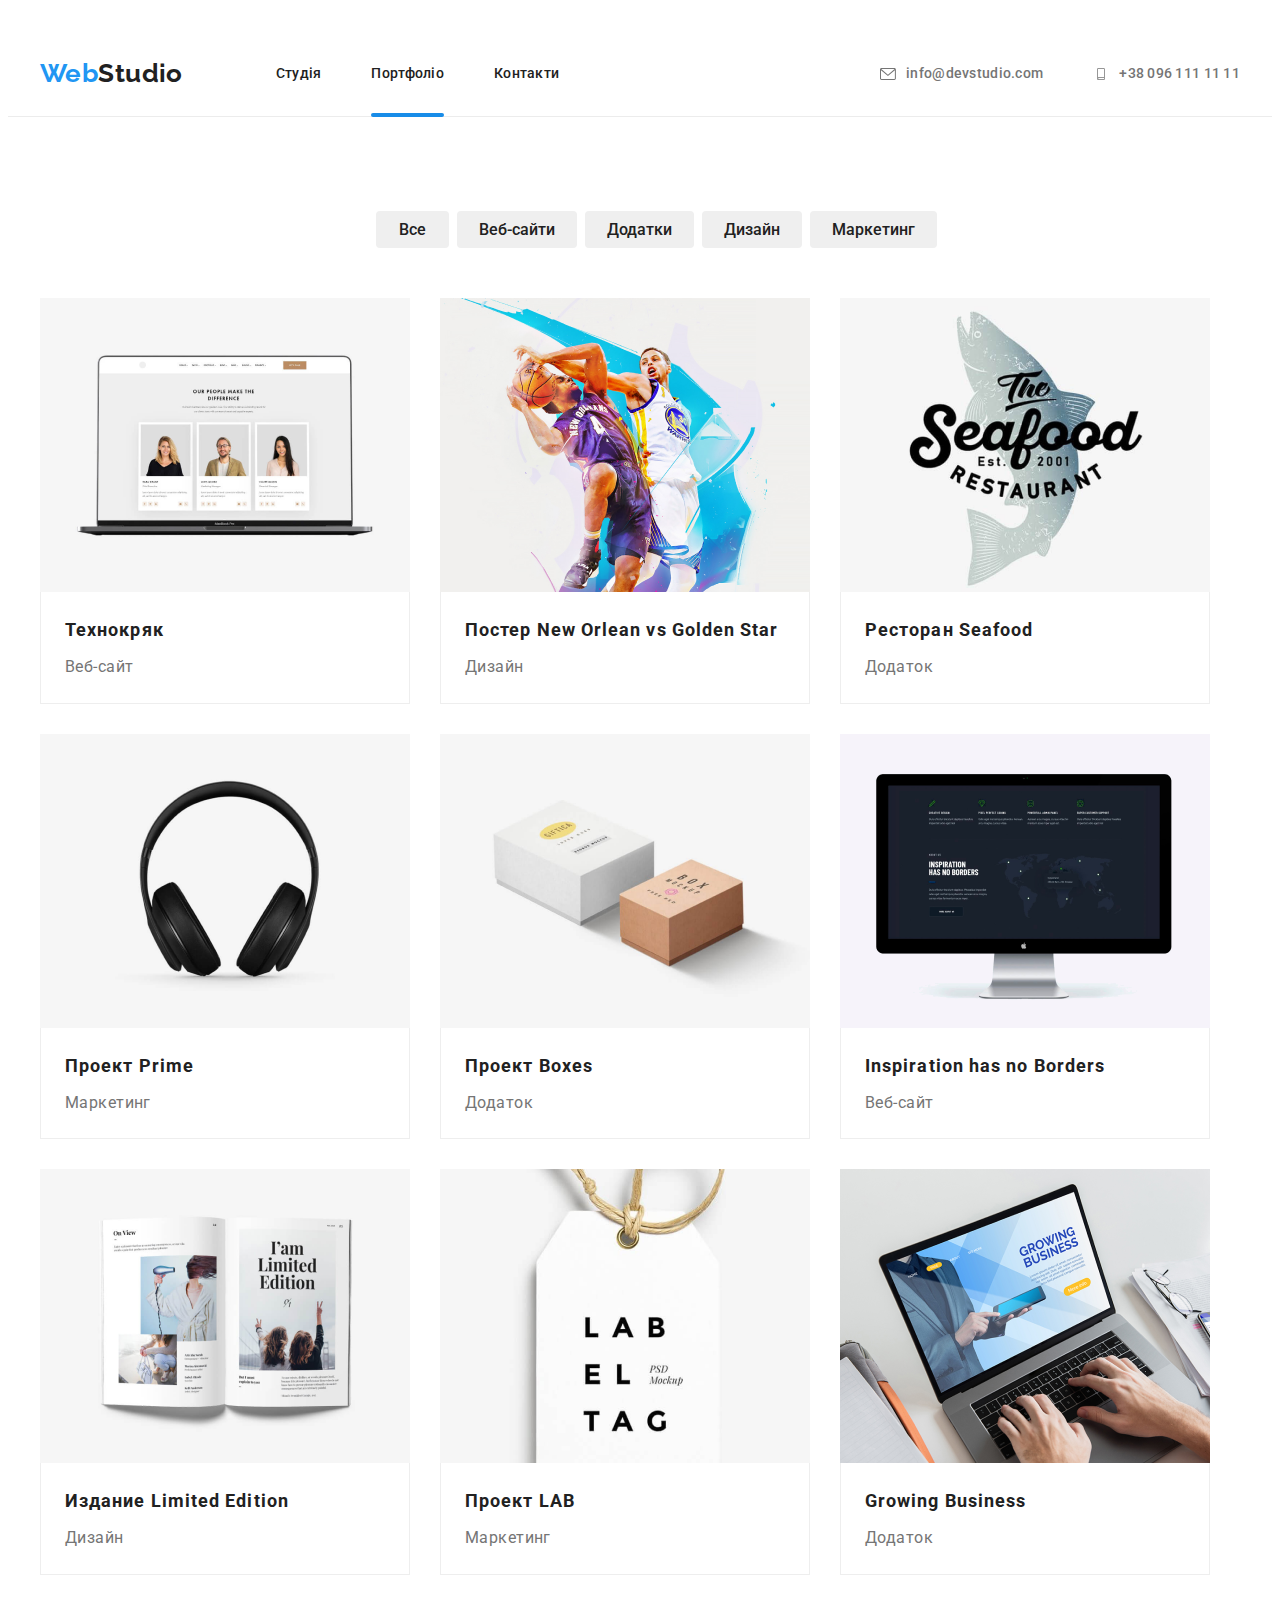
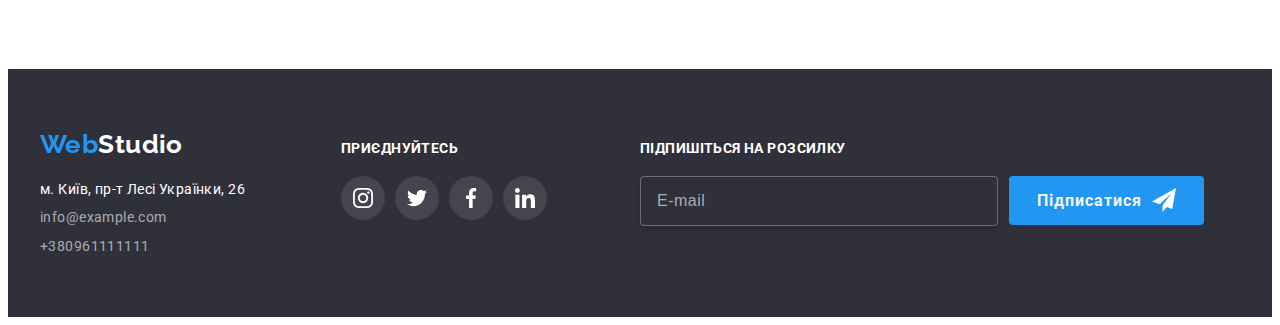
==== portfolio.html @ 28f891e8 "dz 7" ====
<!DOCTYPE html>
<html lang="uk">
<head>
    <meta charset="UTF-8">
    <meta http-equiv="X-UA-Compatible" content="IE=edge">
    <meta name="viewport" content="width=device-width, initial-scale=1.0">
    <title>Document</title>
    <link rel="preconnect" href="https://fonts.googleapis.com">
    <link rel="preconnect" href="https://fonts.gstatic.com" crossorigin>
    <link href="https://fonts.googleapis.com/css2?family=Raleway:wght@700&family=Roboto:wght@400;500;700;900&display=swap" rel="stylesheet">
    <link rel="stylesheet" href="https://cdnjs.cloudflare.com/ajax/libs/modern-normalize/1.1.0/modern-normalize.min.css" integrity="sha512-wpPYUAdjBVSE4KJnH1VR1HeZfpl1ub8YT/NKx4PuQ5NmX2tKuGu6U/JRp5y+Y8XG2tV+wKQpNHVUX03MfMFn9Q==" crossorigin="anonymous" referrerpolicy="no-referrer">
    <link rel="stylesheet" href="./css/main.min.css">
</head>
<body>
<!--шапка-->
<header class="header-photo">
    <div class="container header-container">
        <nav class="page-nav">
            <a  href="/index.html" class="logo link">
                Web<span  class="logo__img">Studio</span>
            </a>
            <ul class="nav-list list">
                <li class="nav-list__item"> <a href="./index.html" class=" link">Студія</a></li>
                <li class="nav-list__item"> <a href="/" class=" link current">Портфоліо</a></li>
                <li class="nav-list__item"> <a href="/" class=" link">Контакти</a></li>
            </ul>
        </nav>
        <ul class="list list-ul">
            <li class="list-ul__contacts"><a class="list-ul__phone-mail link"   href="info@devstudio.com">
                <svg class="list-ul__icon" width="16" height="12">
                    <use href="./images/sprite.svg#icon-envelope"></use>
                </svg>info@devstudio.com</a>
                
            </li>
            <li class="list-ul__contacts"><a class="list-ul__phone-mail link"   href="+380961111111">
                <svg class="list-ul__icon" width="16" height="12">
                    <use href="./images/sprite.svg#icon-smartphone"></use>
                </svg>+38 096 111 11 11</a>
            </li>
        </ul>
    </div>  
</header>
 <main>
    <section class="photo-market">
        <div class="container">
            <h1 class="visually-hidden">Портфоліо</h1>
            <ul class="modal-button">
                <li class="list"><button class="modal-button__primary" type="button">Все</button></li>
                <li class="list"><button class="modal-button__primary" type="button">Веб-сайти</button></li>
                <li class="list"><button class="modal-button__primary" type="button">Додатки</button></li>
                <li class="list"><button class="modal-button__primary" type="button">Дизайн</button></li>
                <li class="list"><button class="modal-button__primary" type="button">Маркетинг</button></li>
            </ul>
        </div>
        <div class="container">
            <ul class="list link portfolio-main">
                <li class="padding-img">
                    <a class="poster link" href="">
                        <div class="thumb">
                            <img src="./images/img.png" alt="Технокряк" width="370" height="294">
                            <div class="portfolio-overlay">
                                <p class="description"> Ресурс пропонує комплексні пропозиції з різним рівнем функціоналу та сервісів.
                                     Все це дозволить відвідувачу отримати вичерпні відомості про компанію чи приватну особу.
                                 </p>
                            </div>
                        </div>
                        <div class="photo-text">
                            <h2 class="employees__name-photo">Технокряк</h2>
                            <p class="text-photo">Веб-сайт</p>
                        </div>
                    </a>
                </li>
                <li class="padding-img">
                    <a class="poster link" href="">
                        <div class="thumb">
                            <img src="./images/img1.png" alt="New Orlean vs Golden Star" width="370" height="294">
                            <div class="portfolio-overlay">
                                <p class="description"> Ресурс пропонує комплексні пропозиції з різним рівнем функціоналу та сервісів.
                                     Все це дозволить відвідувачу отримати вичерпні відомості про компанію чи приватну особу.
                                 </p>
                            </div>
                        </div>                        
                        <div class="photo-text">
                            <h2 class="employees__name-photo">Постер New Orlean vs Golden Star</h2>
                            <p class="text-photo">Дизайн</p>
                        </div>
                    </a>
                </li>
                <li class="padding-img">
                    <a class="poster link" href="">
                        <div class="thumb">
                            <img src="./images/img2.png" alt="Ресторан Seafood" width="370" height="294">
                            <div class="portfolio-overlay">
                                <p class="description"> Ресурс пропонує комплексні пропозиції з різним рівнем функціоналу та сервісів.
                                     Все це дозволить відвідувачу отримати вичерпні відомості про компанію чи приватну особу.
                                 </p>
                            </div>
                        </div>           
                        <div class="photo-text">
                            <h2 class="employees__name-photo">Ресторан Seafood</h2>
                            <p class="text-photo">Додаток</p>
                        </div>
                    </a>                    
                </li>
                <li class="padding-img">
                    <a class="poster link" href="">
                        <div class="thumb">
                            <img src="./images/img3.png" alt="Проект Prime" width="370" height="294">
                            <div class="portfolio-overlay">
                                <p class="description"> Ресурс пропонує комплексні пропозиції з різним рівнем функціоналу та сервісів.
                                     Все це дозволить відвідувачу отримати вичерпні відомості про компанію чи приватну особу.
                                 </p>
                            </div>
                        </div>           
                        <div class="photo-text">
                            <h2 class="employees__name-photo">Проект Prime</h2>
                            <p class="text-photo">Маркетинг</p>
                        </div>     
                    </a>                            
                </li>
                <li class="padding-img">
                    <a class="poster link" href="">
                        <div class="thumb">
                            <img src="./images/img4.png" alt="Проект Boxes" width="370" height="294">
                            <div class="portfolio-overlay">
                                <p class="description"> Ресурс пропонує комплексні пропозиції з різним рівнем функціоналу та сервісів.
                                     Все це дозволить відвідувачу отримати вичерпні відомості про компанію чи приватну особу.
                                 </p>
                            </div>
                        </div>                                   
                        <div class="photo-text">
                            <h2 class="employees__name-photo">Проект Boxes</h2>
                            <p class="text-photo">Додаток</p>
                        </div>   
                    </a>                                 
                </li>
                <li class="padding-img">
                    <a class="poster link" href="">
                        <div class="thumb">
                            <img src="./images/img5.png" alt="Inspiration has no Borders" width="370" height="294">
                            <div class="portfolio-overlay">
                                <p class="description"> Ресурс пропонує комплексні пропозиції з різним рівнем функціоналу та сервісів.
                                     Все це дозволить відвідувачу отримати вичерпні відомості про компанію чи приватну особу.
                                 </p>
                            </div>
                        </div>                                   
                        <div class="photo-text">
                            <h2 class="employees__name-photo">Inspiration has no Borders</h2>
                            <p class="text-photo">Веб-сайт</p>
                        </div> 
                    </a>                    
                </li>
                <li class="padding-img">
                    <a class="poster link" href="">
                        <div class="thumb">
                            <img src="./images/img6.png" alt="Limited Edition" width="370" height="294">
                            <div class="portfolio-overlay">
                                <p class="description"> Ресурс пропонує комплексні пропозиції з різним рівнем функціоналу та сервісів.
                                     Все це дозволить відвідувачу отримати вичерпні відомості про компанію чи приватну особу.
                                 </p>
                            </div>
                        </div>                                   
                        <div class="photo-text">
                            <h2 class="employees__name-photo">Издание Limited Edition</h2>
                            <p class="text-photo">Дизайн</p>
                        </div>    
                    </a>                               
                </li>
                <li class="padding-img">
                    <a class="poster link" href="">
                        <div class="thumb">
                            <img src="./images/img7.png" alt="Проект LAB" width="370" height="294">
                            <div class="portfolio-overlay">
                                <p class="description"> Ресурс пропонує комплексні пропозиції з різним рівнем функціоналу та сервісів.
                                     Все це дозволить відвідувачу отримати вичерпні відомості про компанію чи приватну особу.
                                 </p>
                            </div>
                        </div>                                   
                        <div class="photo-text">
                            <h2 class="employees__name-photo">Проект LAB</h2>
                            <p class="text-photo">Маркетинг</p>
                        </div>
                    </a>                    
                </li>
                <li class="padding-img">
                    <a class="poster link" href="">
                        <div class="thumb">
                            <img src="./images/img8.png" alt="ТGrowing Business" width="370" height="294">
                            <div class="portfolio-overlay">
                                <p class="description"> Ресурс пропонує комплексні пропозиції з різним рівнем функціоналу та сервісів.
                                     Все це дозволить відвідувачу отримати вичерпні відомості про компанію чи приватну особу.
                                 </p>
                            </div>
                        </div>                                   
                        <div class="photo-text">
                            <h2 class="employees__name-photo">Growing Business</h2>
                            <p class="text-photo">Додаток</p>
                        </div>    
                    </a>                                
                </li>
            </ul>
        </div>
    </section>
 </main>
        
<!--футер-->
<footer class="footer-background">
    <div class="container">
        <div class="footer-decor">
            <a href="/index.html" class="logo link ">
                Web<span class="logo__img footer-logo">Studio</span>
            </a>
             <address class="address-footer-link">
                <ul class="list">
                    <li class="end logo-address"><a class="link color-text-soc contacts-footer contacts-adress" href="https://bit.ly/3pXMvUd" target="_blank" rel="noopener noreferrer">м. Київ, пр-т Лесі Українки, 26</a> </li>
                    <li class="end"><a class="link color-text-soc contacts-footer" href="mailto:info@devstudio.com">info@example.com</a> </li>
                    <li class="end"><a class="color-text-soc contacts-footer link"   href="+380961111111">+380961111111</a></li>
                  </ul>
             </address>
        </div>
            <div class="social"> 
              <p class="text-clip">приєднуйтесь</p>
                <ul class="social__list list">
                  <li class="social__clip">
                      <a class="social__clip-list" href="">
                          <svg class="main-client__img icon-color" width="20" height="20">
                            <use href="./images/sprite.svg#icon-instagram"></use>
                         </svg>
                       </a>
                   </li>
                   <li class="social__clip">
                    <a class="social__clip-list " href="">
                        <svg class="main-client__img icon-color" width="20" height="20">
                          <use href="./images/sprite.svg#icon-twitter"></use>
                       </svg>
                     </a>
                 </li>
                 <li class="social__clip">
                    <a class="social__clip-list" href="">
                        <svg class="main-client__img icon-color" width="20" height="20">
                          <use href="./images/sprite.svg#icon-facebook"></use>
                       </svg>
                     </a>
                 </li>
                 <li class="social__clip">
                    <a class="social__clip-list clip-link" href="">
                        <svg class="main-client__img icon-color" width="20" height="20">
                          <use href="./images/sprite.svg#icon-linkedin"></use>
                       </svg>
                     </a>
                 </li>
                </ul>
            </div>
            <form class="form-footer">
                <p class="subscription text">Підпишіться на розсилку</p>
                <div class="form__subscription">
                    <input type="email" class="sing-email" name="email" placeholder="E-mail" required>
                </div>
                <button class="modal-btn sign-btn" type="submit">
                    Підписатися
                    <svg class="icon-sub" width="24" height="24">
                      <use href="./images/sprite.svg#icon-icon-send"></use>
                    </svg>
                </button>
            </form>       
    </div>
</footer>
</body>
</html>
---- css/main.min.css ----
:root{--primary-font-family: Roboto, sans-serif;--secondary-font-family: Raleway, sans-serif;--primary-text-color-theme-dakr: #212121;--primary-text-color-theme-light:#757575;--secondary-text-color-theme-whaite:#FFFFFF;--secondary-text-color-thtme-whaite-light:#F5F5F5;--secondary-text-color-theme-light:#2196F3;--primary-text-color-theme-dark-light:#2F303A;--secondary-text-color-theme-grey:#F5F4FA;--accent-color:#188ce8;--secondary-text-grey-link: #AFB1B8;--function-bezier: cubic-bezier(0.4, 0, 0.2, 1);--time-transition: 250ms}.visually-hidden{position:absolute;width:1px;height:1px;margin:-1px;padding:0;overflow:hidden;border:0;clip:rect(0 0 0 0)}body{font-family:var(--primary-font-family);font-size:14px;letter-spacing:.03em;background:var(--secondary-text-color-theme-whaite);color:var(--primary-text-color-theme-dakr)}h1,h2,h3,h4,p{margin-bottom:0;margin-top:0}ul,ol{margin-left:0;margin-bottom:0;margin-top:0}img{display:block}.list{padding:0;margin:0;list-style:none}.link{text-decoration:none}.text{margin-top:0px;margin-bottom:0px}.container{width:1200px;padding-right:15px;padding-left:15px;margin-left:auto;margin-right:auto}.logo{font-family:var(--secondary-font-family);font-weight:700;font-size:26px;line-height:1.19;color:var(--secondary-text-color-theme-light);margin-right:93px}.logo__img{color:var(--primary-text-color-theme-dakr)}.link.current{color:var(--secondary-text-color-theme-light)}.current::after{content:"";position:absolute;bottom:-1px;display:block;width:100%;height:4px;border-radius:2px;background-color:var(--accent-color);opacity:0;-webkit-transition:opacity var(--time-transition) var(--function-bezier);transition:opacity var(--time-transition) var(--function-bezier)}.current::after,.current:hover::after,.current:focus::after{opacity:1}.header-container{display:-webkit-box;display:-ms-flexbox;display:flex;-webkit-box-align:center;-ms-flex-align:center;align-items:center}.page-nav{display:-webkit-box;display:-ms-flexbox;display:flex;-webkit-box-align:center;-ms-flex-align:center;align-items:center}.nav-list{display:-webkit-box;display:-ms-flexbox;display:flex;-webkit-box-align:center;-ms-flex-align:center;align-items:center}.list-ul{display:-webkit-box;display:-ms-flexbox;display:flex;margin-left:auto}.list-ul__icon{margin-right:10px;fill:currentColor}.title-baner{background:var(--primary-text-color-theme-dark-light);background-image:-webkit-gradient(linear, left top, left bottom, from(rgba(47, 48, 58, 0.4)), to(rgba(47, 48, 58, 0.4))),url("../images/hero/Img.jpg");background-image:linear-gradient(rgba(47, 48, 58, 0.4), rgba(47, 48, 58, 0.4)),url("../images/hero/Img.jpg");background-size:cover;background-repeat:no-repeat;padding:200px 0;text-align:center;margin:0 auto;max-width:1600px}.main-title{margin-top:0px;font-weight:900;font-size:44px;line-height:1.33;margin-left:auto;margin-right:auto;margin-top:0px;margin-bottom:30px;width:696px;text-align:center;letter-spacing:.06em;text-transform:uppercase;color:var(--secondary-text-color-theme-whaite)}.modal-btn{min-width:152px;padding:10px 32px;border:none;border-radius:4px;font-family:inherit;font-weight:700;font-size:16px;line-height:1.85;letter-spacing:.06em;color:var(--secondary-text-color-thtme-whaite-light);background-color:var(--secondary-text-color-theme-light);cursor:pointer;-webkit-box-align:center;-ms-flex-align:center;align-items:center;text-align:center;-webkit-transition:background-color 250ms cubic-bezier(0.4, 0, 0.2, 1),color 250ms cubic-bezier(0.4, 0, 0.2, 1);transition:background-color 250ms cubic-bezier(0.4, 0, 0.2, 1),color 250ms cubic-bezier(0.4, 0, 0.2, 1)}.modal-btn:hover,.modal-btn:focus{background-color:var(--accent-color);color:var(--secondary-text-color-theme-whaite)}.modal-button{display:-webkit-box;display:-ms-flexbox;display:flex;-webkit-box-pack:center;-ms-flex-pack:center;justify-content:center;margin-bottom:50px}.blockquote {font-weight:700;font-size:36px;line-height:1.3;text-align:center;color:var(--primary-text-color-theme-dakr);margin-bottom:50px}.backdrop{position:fixed;top:0;left:0;width:100vw;height:100vh;background-color:rgba(0,0,0,.5);-webkit-transition:opacity 250ms cubic-bezier(0.4, 0, 0.2, 1),visibility 250ms cubic-bezier(0.4, 0, 0.2, 1);transition:opacity 250ms cubic-bezier(0.4, 0, 0.2, 1),visibility 250ms cubic-bezier(0.4, 0, 0.2, 1)}.backdrop.is-hidden{opacity:0;visibility:hidden;pointer-events:none}.modal{position:absolute;top:50%;left:50%;-webkit-transform:translate(-50%, -50%);transform:translate(-50%, -50%);width:528px;height:581px;background-color:#fff;padding:40px;border-radius:4px;-webkit-box-shadow:0px 1px 3px rgba(0,0,0,.12),0px 1px 1px rgba(0,0,0,.14),0px 2px 1px rgba(0,0,0,.2);box-shadow:0px 1px 3px rgba(0,0,0,.12),0px 1px 1px rgba(0,0,0,.14),0px 2px 1px rgba(0,0,0,.2)}.modal__close-btn{position:absolute;top:8px;right:8px;display:-webkit-box;display:-ms-flexbox;display:flex;-webkit-box-pack:center;-ms-flex-pack:center;justify-content:center;-webkit-box-align:center;-ms-flex-align:center;align-items:center;width:30px;height:30px;border-radius:50%;border:1px solid rgba(0,0,0,.1);background-color:rgba(0,0,0,0);padding:0;cursor:pointer}.modal__close-btn:hover,.modal__close-btn:focus{color:var(--accent-color)}.mobal__close-icon{fill:currentColor}.checkbox-wrapper{margin-bottom:30px}.cont-policy{display:inline-block;line-height:1.71;text-decoration:underline;color:var(--accent-color);-webkit-text-decoration-skip-ink:none;text-decoration-skip-ink:none}.text-checkbox-label{display:-webkit-box;display:-ms-flexbox;display:flex;-webkit-box-align:center;-ms-flex-align:center;align-items:center}.text-checkbox-label::before{display:inline-block;width:16px;height:15px;cursor:pointer;content:"";border:2px solid var(--primary-text-color-theme-light);border-radius:2px;margin-left:10px;margin-right:10px}.text-checkbox:checked+.text-checkbox-label::before{background-image:url(../images/icon\ check.svg);background-size:contain;background-origin:border-box;background-repeat:no-repeat;background-color:#188ce8}.text-checkbox:focus+.text-checkbox-label::before{border:2px solid var(--accent-color)}.contact-form-btn{display:block;padding:10px 55px;margin:0 auto;-webkit-transition:background-color var(--accent-color) var(--function-bezier);transition:background-color var(--accent-color) var(--function-bezier)}.contact-form-btn{display:block;padding:10px 55px;margin:0 auto;-webkit-transition:background-color var(--accent-color) var(--function-bezier);transition:background-color var(--accent-color) var(--function-bezier)}.photo-market>.container{-webkit-box-orient:vertical;-webkit-box-direction:normal;-ms-flex-direction:column;flex-direction:column}.header-photo{border-bottom:1px solid #ececec;padding-top:24px;padding-bottom:0px}.photo-market{background-color:var(--secondary-text-color-theme-whaite);padding-bottom:94px;padding-top:94px}.modal-button__primary{min-width:73px;padding:6px 22px;margin-right:8px;font-family:inherit;font-weight:500;border-radius:4px;font-size:16px;line-height:1.6;color:var(--primary-text-color-theme-dakr);cursor:pointer;text-align:center;border:none;-webkit-transition:background-color var(--time-transition) var(--function-bezier),color var(--time-transition) var(--function-bezier),-webkit-box-shadow var(--time-transition) var(--function-bezier);transition:background-color var(--time-transition) var(--function-bezier),color var(--time-transition) var(--function-bezier),-webkit-box-shadow var(--time-transition) var(--function-bezier);transition:background-color var(--time-transition) var(--function-bezier),color var(--time-transition) var(--function-bezier),box-shadow var(--time-transition) var(--function-bezier);transition:background-color var(--time-transition) var(--function-bezier),color var(--time-transition) var(--function-bezier),box-shadow var(--time-transition) var(--function-bezier),-webkit-box-shadow var(--time-transition) var(--function-bezier)}.modal-button__primary:hover,.modal-button__primary:focus{background-color:var(--accent-color);color:var(--secondary-text-color-theme-whaite);-webkit-box-shadow:0px 3px 1px rgba(0,0,0,.1),0px 1px 2px rgba(0,0,0,.08),0px 2px 2px rgba(0,0,0,.12);box-shadow:0px 3px 1px rgba(0,0,0,.1),0px 1px 2px rgba(0,0,0,.08),0px 2px 2px rgba(0,0,0,.12)}.nav-list__item:not(:last-child){margin-right:50px}.nav-list .link{display:block;padding:32px 0px 32px;font-weight:500;line-height:1.42;letter-spacing:.02em;color:var(--primary-text-color-theme-dakr);-webkit-transition:color 250ms cubic-bezier(0.4, 0, 0.2, 1);transition:color 250ms cubic-bezier(0.4, 0, 0.2, 1)}.nav-list .link:hover,.nav-list .link:focus{color:var(--accent-color)}.nav-list>.nav-list__item{position:relative}.list-ul__phone-mail{display:-webkit-box;display:-ms-flexbox;display:flex;-webkit-box-align:center;-ms-flex-align:center;align-items:center;font-weight:500;line-height:1.42;letter-spacing:.02em;color:var(--primary-text-color-theme-light);-webkit-transition:color 250ms cubic-bezier(0.4, 0, 0.2, 1);transition:color 250ms cubic-bezier(0.4, 0, 0.2, 1)}.list-ul__phone-mail:hover,.list-ul__phone-mail:focus{color:var(--accent-color)}.list-ul__contacts:not(:last-child){margin-right:50px}.text-work{display:-webkit-box;display:-ms-flexbox;display:flex;margin-left:-30px}.text-work>.text-work_desc{margin-right:30px}.container-work{display:-webkit-box;display:-ms-flexbox;display:flex;width:100%;height:120px;-webkit-box-pack:center;-ms-flex-pack:center;justify-content:center;-webkit-box-align:center;-ms-flex-align:center;align-items:center;margin-bottom:30px;background:#f5f4fa;border-radius:4px}.work-icon{width:70px;height:70px}.text-work_desc{width:270px;-ms-flex-preferred-size:calc((100% - 120px)/4);flex-basis:calc((100% - 120px)/4);margin-left:30px}.work-title{padding-top:94px;padding-bottom:94px}.text-title{margin-top:0px;margin-bottom:10px;font-weight:700;font-size:14px;text-transform:uppercase;color:var(--primary-text-color-theme-dakr)}.text-title-one{line-height:1.71;letter-spacing:.03em}.working-title{padding-top:0px;padding-bottom:94px}.items-cart{display:-webkit-box;display:-ms-flexbox;display:flex;-ms-flex-wrap:wrap;flex-wrap:wrap;margin-left:-30px;margin-top:-30px}.items-cart__work{position:relative;-ms-flex-preferred-size:calc((100% - 90px)/3);flex-basis:calc((100% - 90px)/3);margin-left:30px;margin-top:30px}.items-cart__label{position:absolute;bottom:0;margin:0;padding:27px;text-align:center;width:100%;height:70px;color:var(--secondary-text-color-theme-whaite);background:rgba(47,48,58,.8)}.sublabel{font-size:14px;font-weight:700;text-transform:uppercase}.employees{display:-webkit-box;display:-ms-flexbox;display:flex;-ms-flex-wrap:wrap;flex-wrap:wrap;margin-left:-30px;margin-top:-30px}.employees__cart{-ms-flex-preferred-size:calc((100% - 120px)/4);flex-basis:calc((100% - 120px)/4);margin-left:30px;margin-top:30px;background-color:var(--main-background-color);-webkit-box-shadow:0px 1px 3px rgba(0,0,0,.12),0px 1px 1px rgba(0,0,0,.14),0px 2px 1px rgba(0,0,0,.2);box-shadow:0px 1px 3px rgba(0,0,0,.12),0px 1px 1px rgba(0,0,0,.14),0px 2px 1px rgba(0,0,0,.2);border-radius:0px 0px 4px 4px}.work-profession{padding-top:94px;padding-bottom:94px;background:var(--secondary-text-color-theme-grey)}.employees__name{font-weight:500;font-size:16px;line-height:1.2;text-align:center;text-align:center;color:var(--primary-text-color-theme-dakr);margin-bottom:10px}.profession{font-size:16px;line-height:1.2;text-align:center;color:var(--primary-text-color-theme-light);margin-bottom:16px}.employees__socials{border-radius:0px 0px 4px 4px;background:var(--secondary-text-color-theme-whaite);padding-top:30px;padding-bottom:30px;padding-right:32px;padding-left:32px}.social-list{display:-webkit-box;display:-ms-flexbox;display:flex;-webkit-box-pack:justify;-ms-flex-pack:justify;justify-content:space-between}.social-list__thumbnail{display:-webkit-box;display:-ms-flexbox;display:flex;-webkit-box-align:center;-ms-flex-align:center;align-items:center;-webkit-box-pack:center;-ms-flex-pack:center;justify-content:center;width:44px;height:44px;border-radius:50%;-webkit-transition:fill 250ms cubic-bezier(0.4, 0, 0.2, 1);transition:fill 250ms cubic-bezier(0.4, 0, 0.2, 1)}.social-list__thumbnail:hover,.social-list__thumbnail:focus{background-color:var(--secondary-text-color-theme-light)}.social-list__icon{fill:var(--secondary-text-grey-link)}.social-list__thumbnail:hover .social-list__icon,.social-list__thumbnail:focus .social-list__icon{fill:var(--secondary-text-color-theme-whaite);background:var(--secondary-text-color-theme-light)}.title-client{padding-top:94px;padding-bottom:94px}.title-clien>.container{-webkit-box-orient:vertical;-webkit-box-direction:normal;-ms-flex-direction:column;flex-direction:column}.main-client{display:-webkit-box;display:-ms-flexbox;display:flex;-webkit-box-pack:justify;-ms-flex-pack:justify;justify-content:space-between}.main-client__items {-webkit-box-sizing:border-box;box-sizing:border-box}.main-client__img{fill:var(--secondary-text-grey-link)}.main-client__list{display:-webkit-inline-box;display:-ms-inline-flexbox;display:inline-flex;width:100%;height:100%;border-radius:4px;-webkit-box-pack:center;-ms-flex-pack:center;justify-content:center;-webkit-box-align:center;-ms-flex-align:center;align-items:center;border:1px solid var(--secondary-text-grey-link);-webkit-transition:border-color 250ms cubic-bezier(0.4, 0, 0.2, 1),fill 250ms cubic-bezier(0.4, 0, 0.2, 1);transition:border-color 250ms cubic-bezier(0.4, 0, 0.2, 1),fill 250ms cubic-bezier(0.4, 0, 0.2, 1)}.main-client__list:hover,.main-client__list:focus{border-color:var(--secondary-text-color-theme-light)}.main-client__list:hover svg,.main-client__list:focus svg{fill:var(--secondary-text-color-theme-light)}.main-client>.main-client__items {height:90px;width:170px}.main-client{display:-webkit-box;display:-ms-flexbox;display:flex;-webkit-box-pack:justify;-ms-flex-pack:justify;justify-content:space-between}.address-footer-link{margin-top:20px}.footer-background{background:var(--primary-text-color-theme-dark-light);padding-top:60px;padding-bottom:60px}.footer-logo{color:var(--secondary-text-color-theme-whaite)}.end{margin-bottom:9px}.end:last-child{margin-bottom:0px}.logo-address{margin-top:20px}.color-text-soc{color:rgba(255,255,255,.6)}.contacts-adress{color:var(--secondary-text-color-theme-whaite)}.contacts-footer{font-weight:normal;font-style:normal;line-height:1.42}.contacts-footer:hover,.contacts-footer:focus{color:var(--accent-color)}.footer-decor{width:231px;margin-right:70px}.social{min-width:206px}.footer-background .container{display:-webkit-box;display:-ms-flexbox;display:flex;-webkit-box-align:baseline;-ms-flex-align:baseline;align-items:baseline}.social__list{display:-webkit-box;display:-ms-flexbox;display:flex;-webkit-box-pack:justify;-ms-flex-pack:justify;justify-content:space-between;-webkit-box-sizing:border-box;box-sizing:border-box}.icon-color{fill:currentColor}.subscription,.social>p{display:-webkit-box;display:-ms-flexbox;display:flex;margin-bottom:20px;font-weight:700;text-transform:uppercase;color:var(--secondary-text-color-theme-whaite)}.social__clip-list{display:-webkit-inline-box;display:-ms-inline-flexbox;display:inline-flex;width:44px;height:44px;border-radius:50%;-webkit-box-pack:center;-ms-flex-pack:center;justify-content:center;-webkit-box-align:center;-ms-flex-align:center;align-items:center;-webkit-box-sizing:border-box;box-sizing:border-box;background-color:rgba(255,255,255,.1);color:var(--secondary-text-color-theme-whaite);-webkit-transition:fill var(--time-transition) var(--function-bezier);transition:fill var(--time-transition) var(--function-bezier)}.social__clip-list:hover,.social__clip-list:focus{background-color:var(--secondary-text-color-theme-light)}.social__clip-list:hover .main-client__img,.social__clip-list:focus .main-client__img{fill:var(--secondary-text-color-theme-whaite);background:var(--secondary-text-color-theme-light)}.text-clip{color:var(--primary-text-color-theme-light)}.form-footer{min-width:570px;margin-left:93px}.form__subscription{display:-webkit-inline-box;display:-ms-inline-flexbox;display:inline-flex;min-width:358px;margin-right:12px}.sing-email{display:inline-block;width:100%;margin:0;padding:14px 16px;font-size:16px;line-height:1.25;letter-spacing:.03em;-webkit-box-align:center;-ms-flex-align:center;align-items:center;color:rgba(255,255,255,.6);border:1px solid rgba(255,255,255,.3);border-radius:4px;background-color:inherit;-webkit-box-shadow:0px 4px 4px rgba(0,0,0,.15);box-shadow:0px 4px 4px rgba(0,0,0,.15)}.sing-email::-webkit-input-placeholder{font-size:16px;line-height:1.25;letter-spacing:.03em;color:rgba(255,255,255,.6)}.sing-email::-moz-placeholder{font-size:16px;line-height:1.25;letter-spacing:.03em;color:rgba(255,255,255,.6)}.sing-email:-ms-input-placeholder{font-size:16px;line-height:1.25;letter-spacing:.03em;color:rgba(255,255,255,.6)}.sing-email::-ms-input-placeholder{font-size:16px;line-height:1.25;letter-spacing:.03em;color:rgba(255,255,255,.6)}.sing-email::placeholder{font-size:16px;line-height:1.25;letter-spacing:.03em;color:rgba(255,255,255,.6)}.sign-btn{display:-webkit-inline-box;display:-ms-inline-flexbox;display:inline-flex;-webkit-box-align:center;-ms-flex-align:center;align-items:center;padding:10px 28px;margin-left:-4px}.icon-sub{margin-left:10px}.text-backdrop{font-weight:700;margin-bottom:12px;font-size:20px;line-height:1.15;letter-spacing:.03em;text-align:center;color:var(--primary-text-color-theme-dakr)}.text-form{position:relative;display:block;margin-bottom:10px;cursor:pointer}.text-user{display:inline-block;margin-bottom:4px}.text-user,.contact-form-input{font-size:12px;line-height:1.17;letter-spacing:.01em;color:var(--primary-text-color-theme-light)}.contact-form-input-wrapper{position:relative;display:block;margin-top:4px}.contact-form-input{display:block;width:100%;padding:12px 12px 12px 42px;margin:0;border:1px solid rgba(33,33,33,.2);border-radius:4px;cursor:pointer;-webkit-transition:border-color var(--time-transition) var(--function-bezier);transition:border-color var(--time-transition) var(--function-bezier)}.contact-form-input:focus{outline:none;border-color:var(--secondary-text-color-theme-light)}.contact-form-input:focus+.icon-svg-form{fill:var(--secondary-text-color-theme-light)}.icon-svg-form{position:absolute;top:50%;left:12px;-webkit-transform:translateY(-50%);transform:translateY(-50%);-webkit-transition:fill var(--time-transition) var(--function-bezier);transition:fill var(--time-transition) var(--function-bezier)}.contact-form-field{display:block;margin-bottom:20px}.contact-form-message{width:100%;height:120px;margin-top:4px;padding:12px 12px;resize:none;border:1px solid rgba(33,33,33,.2);border-radius:4px;-webkit-transition:border-color var(--time-transition) var(--function-bezier);transition:border-color var(--time-transition) var(--function-bezier)}.contact-form-message:focus{outline:none;border-color:var(--secondary-text-color-theme-light)}.contact-form-message::-webkit-input-placeholder{color:rgba(117,117,117,.5)}.contact-form-message::-moz-placeholder{color:rgba(117,117,117,.5)}.contact-form-message:-ms-input-placeholder{color:rgba(117,117,117,.5)}.contact-form-message::-ms-input-placeholder{color:rgba(117,117,117,.5)}.contact-form-message::placeholder{color:rgba(117,117,117,.5)}.employees__name-photo{margin-bottom:4px;font-weight:700;font-size:18px;line-height:2;letter-spacing:.06em;color:var(--primary-text-color-theme-dakr)}.text-photo{font-size:16px;line-height:1.9;color:var(--primary-text-color-theme-light)}.padding-img{-ms-flex-preferred-size:calc((100% - 270px)/9);flex-basis:calc((100% - 270px)/9);margin-left:30px;margin-top:30px}.photo-text{padding-right:24px;padding-left:24px;padding-top:20px;padding-bottom:20px;border-left:1px solid #eee;border-right:1px solid #eee;border-bottom:1px solid #eee}.portfolio-main{display:-webkit-box;display:-ms-flexbox;display:flex;-ms-flex-wrap:wrap;flex-wrap:wrap;margin-left:-30px;margin-top:-30px}.poster{display:block}.poster:hover,.poster:focus{-webkit-box-shadow:0px 1px 1px rgba(0,0,0,.12),0px 4px 4px rgba(0,0,0,.06),1px 4px 6px rgba(0,0,0,.16);box-shadow:0px 1px 1px rgba(0,0,0,.12),0px 4px 4px rgba(0,0,0,.06),1px 4px 6px rgba(0,0,0,.16)}.poster:hover .portfolio-overlay,.poster:focus .portfolio-overlay{-webkit-transform:translateY(0);transform:translateY(0)}.poster:hover,.poster:focus{-webkit-box-shadow:0px 1px 1px rgba(0,0,0,.12),0px 4px 4px rgba(0,0,0,.06),1px 4px 6px rgba(0,0,0,.16);box-shadow:0px 1px 1px rgba(0,0,0,.12),0px 4px 4px rgba(0,0,0,.06),1px 4px 6px rgba(0,0,0,.16);outline:rgba(0,0,0,0)}.thumb{position:relative;overflow:hidden}.portfolio-overlay{position:absolute;bottom:0;width:100%;height:100%;background-color:rgba(33,150,243,.9);-webkit-box-shadow:none;box-shadow:none;-webkit-transform:translateY(100%);transform:translateY(100%);-webkit-transition:var(--time-transition) var(--function-bezier);transition:var(--time-transition) var(--function-bezier)}.description{padding:63px 24px;margin:0;font-size:18px;line-height:1.56;color:var(--secondary-text-color-theme-whaite)}/*# sourceMappingURL=main.min.css.map */
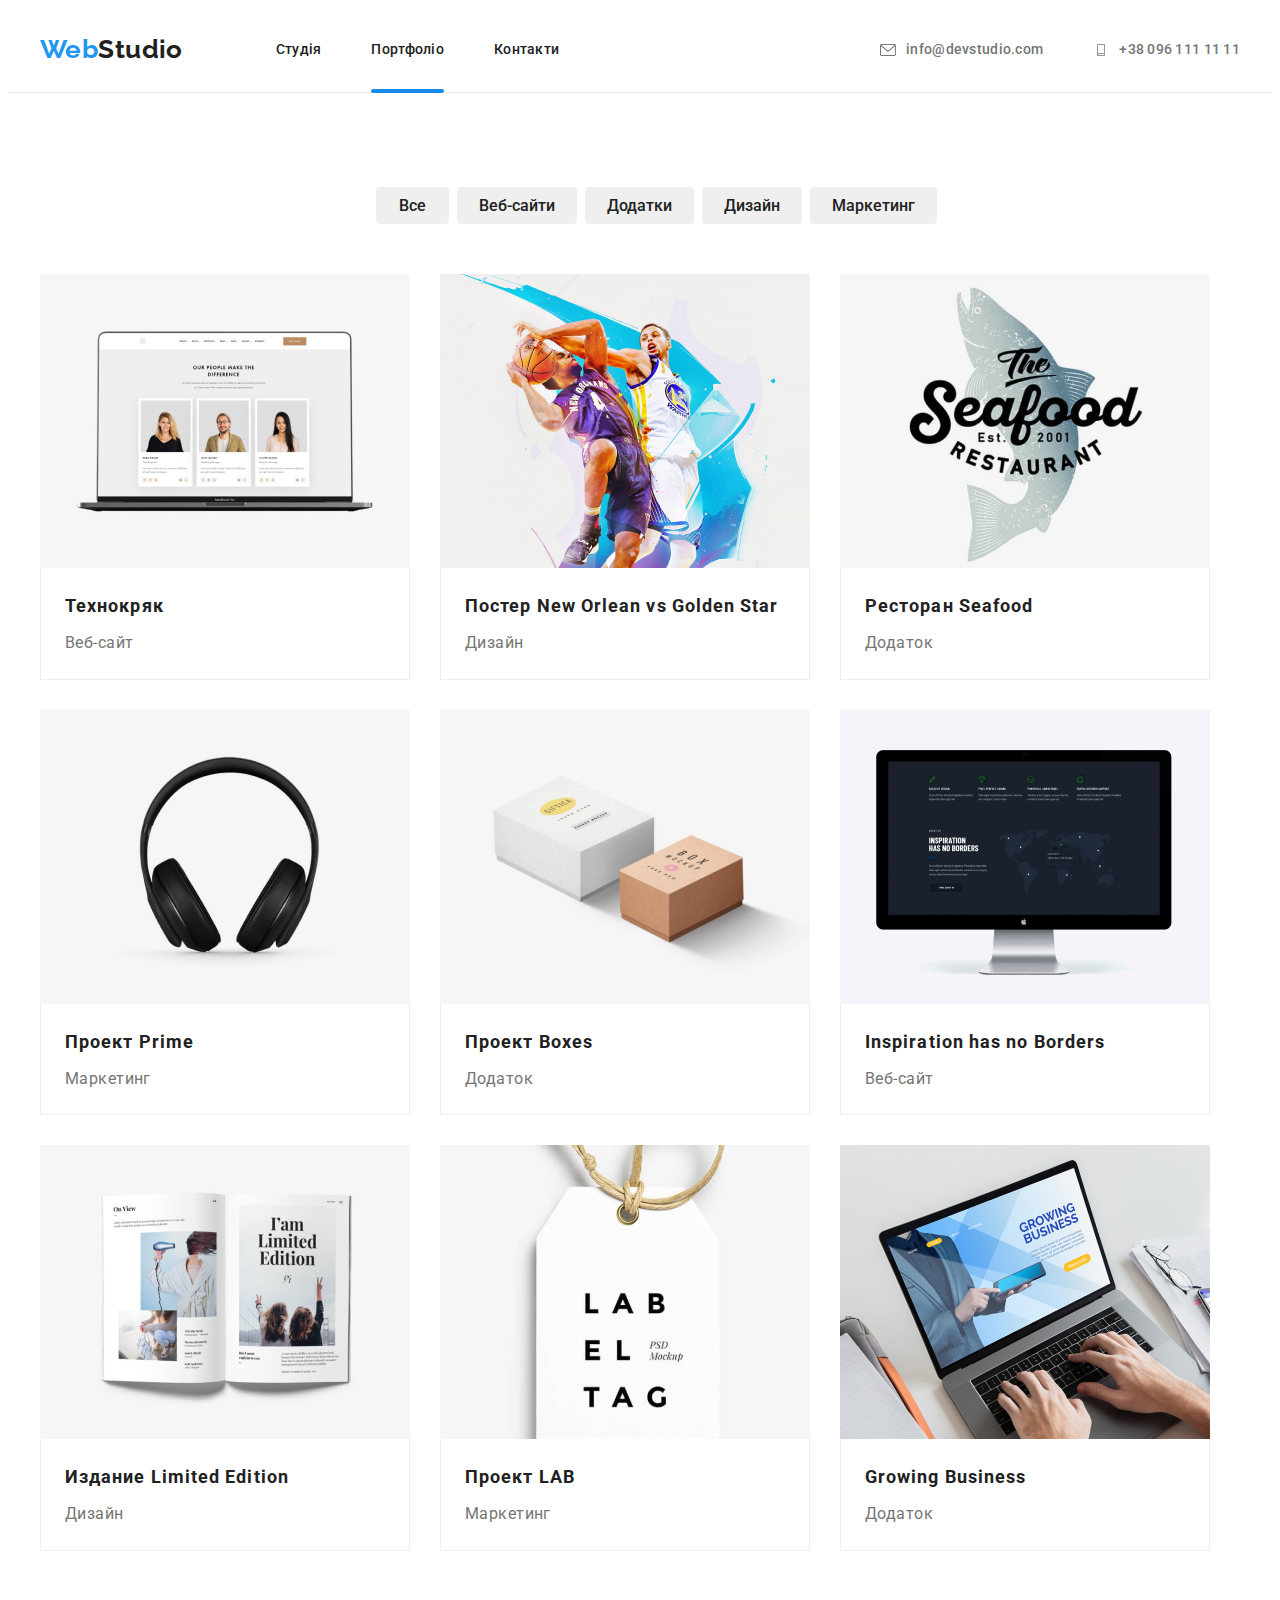
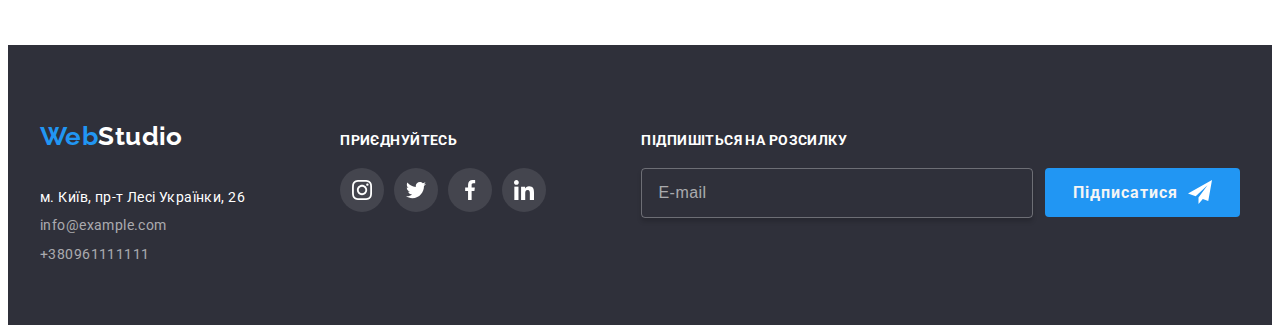
==== commit 160241fd: "оптимізація футера для портфоліо" ====
--- a/portfolio.html
+++ b/portfolio.html
@@ -205,9 +205,9 @@
         
 <!--футер-->
 <footer class="footer-background">
-    <div class="container">
+    <div class="container footer__container">
         <div class="footer-decor">
-            <a href="/index.html" class="logo link ">
+            <a href="/index.html" class="logo-center link">
                 Web<span class="logo__img footer-logo">Studio</span>
             </a>
              <address class="address-footer-link">
@@ -250,20 +250,21 @@
                      </a>
                  </li>
                 </ul>
-            </div>
+            </div>    
             <form class="form-footer">
                 <p class="subscription text">Підпишіться на розсилку</p>
                 <div class="form__subscription">
                     <input type="email" class="sing-email" name="email" placeholder="E-mail" required>
-                </div>
-                <button class="modal-btn sign-btn" type="submit">
+                    <button class="modal-btn sign-btn" type="submit">
                     Підписатися
                     <svg class="icon-sub" width="24" height="24">
                       <use href="./images/sprite.svg#icon-icon-send"></use>
                     </svg>
                 </button>
+                </div>
+                
             </form>       
-    </div>
+    </div>    
 </footer>
 </body>
 </html>--- a/css/main.min.css
+++ b/css/main.min.css
@@ -1 +1 @@
-:root{--primary-font-family: Roboto, sans-serif;--secondary-font-family: Raleway, sans-serif;--primary-text-color-theme-dakr: #212121;--primary-text-color-theme-light:#757575;--secondary-text-color-theme-whaite:#FFFFFF;--secondary-text-color-thtme-whaite-light:#F5F5F5;--secondary-text-color-theme-light:#2196F3;--primary-text-color-theme-dark-light:#2F303A;--secondary-text-color-theme-grey:#F5F4FA;--accent-color:#188ce8;--secondary-text-grey-link: #AFB1B8;--function-bezier: cubic-bezier(0.4, 0, 0.2, 1);--time-transition: 250ms}.visually-hidden{position:absolute;width:1px;height:1px;margin:-1px;padding:0;overflow:hidden;border:0;clip:rect(0 0 0 0)}body{font-family:var(--primary-font-family);font-size:14px;letter-spacing:.03em;background:var(--secondary-text-color-theme-whaite);color:var(--primary-text-color-theme-dakr)}h1,h2,h3,h4,p{margin-bottom:0;margin-top:0}ul,ol{margin-left:0;margin-bottom:0;margin-top:0}img{display:block}.list{padding:0;margin:0;list-style:none}.link{text-decoration:none}.text{margin-top:0px;margin-bottom:0px}.container{width:1200px;padding-right:15px;padding-left:15px;margin-left:auto;margin-right:auto}.logo{font-family:var(--secondary-font-family);font-weight:700;font-size:26px;line-height:1.19;color:var(--secondary-text-color-theme-light);margin-right:93px}.logo__img{color:var(--primary-text-color-theme-dakr)}.link.current{color:var(--secondary-text-color-theme-light)}.current::after{content:"";position:absolute;bottom:-1px;display:block;width:100%;height:4px;border-radius:2px;background-color:var(--accent-color);opacity:0;-webkit-transition:opacity var(--time-transition) var(--function-bezier);transition:opacity var(--time-transition) var(--function-bezier)}.current::after,.current:hover::after,.current:focus::after{opacity:1}.header-container{display:-webkit-box;display:-ms-flexbox;display:flex;-webkit-box-align:center;-ms-flex-align:center;align-items:center}.page-nav{display:-webkit-box;display:-ms-flexbox;display:flex;-webkit-box-align:center;-ms-flex-align:center;align-items:center}.nav-list{display:-webkit-box;display:-ms-flexbox;display:flex;-webkit-box-align:center;-ms-flex-align:center;align-items:center}.list-ul{display:-webkit-box;display:-ms-flexbox;display:flex;margin-left:auto}.list-ul__icon{margin-right:10px;fill:currentColor}.title-baner{background:var(--primary-text-color-theme-dark-light);background-image:-webkit-gradient(linear, left top, left bottom, from(rgba(47, 48, 58, 0.4)), to(rgba(47, 48, 58, 0.4))),url("../images/hero/Img.jpg");background-image:linear-gradient(rgba(47, 48, 58, 0.4), rgba(47, 48, 58, 0.4)),url("../images/hero/Img.jpg");background-size:cover;background-repeat:no-repeat;padding:200px 0;text-align:center;margin:0 auto;max-width:1600px}.main-title{margin-top:0px;font-weight:900;font-size:44px;line-height:1.33;margin-left:auto;margin-right:auto;margin-top:0px;margin-bottom:30px;width:696px;text-align:center;letter-spacing:.06em;text-transform:uppercase;color:var(--secondary-text-color-theme-whaite)}.modal-btn{min-width:152px;padding:10px 32px;border:none;border-radius:4px;font-family:inherit;font-weight:700;font-size:16px;line-height:1.85;letter-spacing:.06em;color:var(--secondary-text-color-thtme-whaite-light);background-color:var(--secondary-text-color-theme-light);cursor:pointer;-webkit-box-align:center;-ms-flex-align:center;align-items:center;text-align:center;-webkit-transition:background-color 250ms cubic-bezier(0.4, 0, 0.2, 1),color 250ms cubic-bezier(0.4, 0, 0.2, 1);transition:background-color 250ms cubic-bezier(0.4, 0, 0.2, 1),color 250ms cubic-bezier(0.4, 0, 0.2, 1)}.modal-btn:hover,.modal-btn:focus{background-color:var(--accent-color);color:var(--secondary-text-color-theme-whaite)}.modal-button{display:-webkit-box;display:-ms-flexbox;display:flex;-webkit-box-pack:center;-ms-flex-pack:center;justify-content:center;margin-bottom:50px}.blockquote {font-weight:700;font-size:36px;line-height:1.3;text-align:center;color:var(--primary-text-color-theme-dakr);margin-bottom:50px}.backdrop{position:fixed;top:0;left:0;width:100vw;height:100vh;background-color:rgba(0,0,0,.5);-webkit-transition:opacity 250ms cubic-bezier(0.4, 0, 0.2, 1),visibility 250ms cubic-bezier(0.4, 0, 0.2, 1);transition:opacity 250ms cubic-bezier(0.4, 0, 0.2, 1),visibility 250ms cubic-bezier(0.4, 0, 0.2, 1)}.backdrop.is-hidden{opacity:0;visibility:hidden;pointer-events:none}.modal{position:absolute;top:50%;left:50%;-webkit-transform:translate(-50%, -50%);transform:translate(-50%, -50%);width:528px;height:581px;background-color:#fff;padding:40px;border-radius:4px;-webkit-box-shadow:0px 1px 3px rgba(0,0,0,.12),0px 1px 1px rgba(0,0,0,.14),0px 2px 1px rgba(0,0,0,.2);box-shadow:0px 1px 3px rgba(0,0,0,.12),0px 1px 1px rgba(0,0,0,.14),0px 2px 1px rgba(0,0,0,.2)}.modal__close-btn{position:absolute;top:8px;right:8px;display:-webkit-box;display:-ms-flexbox;display:flex;-webkit-box-pack:center;-ms-flex-pack:center;justify-content:center;-webkit-box-align:center;-ms-flex-align:center;align-items:center;width:30px;height:30px;border-radius:50%;border:1px solid rgba(0,0,0,.1);background-color:rgba(0,0,0,0);padding:0;cursor:pointer}.modal__close-btn:hover,.modal__close-btn:focus{color:var(--accent-color)}.mobal__close-icon{fill:currentColor}.checkbox-wrapper{margin-bottom:30px}.cont-policy{display:inline-block;line-height:1.71;text-decoration:underline;color:var(--accent-color);-webkit-text-decoration-skip-ink:none;text-decoration-skip-ink:none}.text-checkbox-label{display:-webkit-box;display:-ms-flexbox;display:flex;-webkit-box-align:center;-ms-flex-align:center;align-items:center}.text-checkbox-label::before{display:inline-block;width:16px;height:15px;cursor:pointer;content:"";border:2px solid var(--primary-text-color-theme-light);border-radius:2px;margin-left:10px;margin-right:10px}.text-checkbox:checked+.text-checkbox-label::before{background-image:url(../images/icon\ check.svg);background-size:contain;background-origin:border-box;background-repeat:no-repeat;background-color:#188ce8}.text-checkbox:focus+.text-checkbox-label::before{border:2px solid var(--accent-color)}.contact-form-btn{display:block;padding:10px 55px;margin:0 auto;-webkit-transition:background-color var(--accent-color) var(--function-bezier);transition:background-color var(--accent-color) var(--function-bezier)}.contact-form-btn{display:block;padding:10px 55px;margin:0 auto;-webkit-transition:background-color var(--accent-color) var(--function-bezier);transition:background-color var(--accent-color) var(--function-bezier)}.photo-market>.container{-webkit-box-orient:vertical;-webkit-box-direction:normal;-ms-flex-direction:column;flex-direction:column}.header-photo{border-bottom:1px solid #ececec;padding-top:24px;padding-bottom:0px}.photo-market{background-color:var(--secondary-text-color-theme-whaite);padding-bottom:94px;padding-top:94px}.modal-button__primary{min-width:73px;padding:6px 22px;margin-right:8px;font-family:inherit;font-weight:500;border-radius:4px;font-size:16px;line-height:1.6;color:var(--primary-text-color-theme-dakr);cursor:pointer;text-align:center;border:none;-webkit-transition:background-color var(--time-transition) var(--function-bezier),color var(--time-transition) var(--function-bezier),-webkit-box-shadow var(--time-transition) var(--function-bezier);transition:background-color var(--time-transition) var(--function-bezier),color var(--time-transition) var(--function-bezier),-webkit-box-shadow var(--time-transition) var(--function-bezier);transition:background-color var(--time-transition) var(--function-bezier),color var(--time-transition) var(--function-bezier),box-shadow var(--time-transition) var(--function-bezier);transition:background-color var(--time-transition) var(--function-bezier),color var(--time-transition) var(--function-bezier),box-shadow var(--time-transition) var(--function-bezier),-webkit-box-shadow var(--time-transition) var(--function-bezier)}.modal-button__primary:hover,.modal-button__primary:focus{background-color:var(--accent-color);color:var(--secondary-text-color-theme-whaite);-webkit-box-shadow:0px 3px 1px rgba(0,0,0,.1),0px 1px 2px rgba(0,0,0,.08),0px 2px 2px rgba(0,0,0,.12);box-shadow:0px 3px 1px rgba(0,0,0,.1),0px 1px 2px rgba(0,0,0,.08),0px 2px 2px rgba(0,0,0,.12)}.nav-list__item:not(:last-child){margin-right:50px}.nav-list .link{display:block;padding:32px 0px 32px;font-weight:500;line-height:1.42;letter-spacing:.02em;color:var(--primary-text-color-theme-dakr);-webkit-transition:color 250ms cubic-bezier(0.4, 0, 0.2, 1);transition:color 250ms cubic-bezier(0.4, 0, 0.2, 1)}.nav-list .link:hover,.nav-list .link:focus{color:var(--accent-color)}.nav-list>.nav-list__item{position:relative}.list-ul__phone-mail{display:-webkit-box;display:-ms-flexbox;display:flex;-webkit-box-align:center;-ms-flex-align:center;align-items:center;font-weight:500;line-height:1.42;letter-spacing:.02em;color:var(--primary-text-color-theme-light);-webkit-transition:color 250ms cubic-bezier(0.4, 0, 0.2, 1);transition:color 250ms cubic-bezier(0.4, 0, 0.2, 1)}.list-ul__phone-mail:hover,.list-ul__phone-mail:focus{color:var(--accent-color)}.list-ul__contacts:not(:last-child){margin-right:50px}.text-work{display:-webkit-box;display:-ms-flexbox;display:flex;margin-left:-30px}.text-work>.text-work_desc{margin-right:30px}.container-work{display:-webkit-box;display:-ms-flexbox;display:flex;width:100%;height:120px;-webkit-box-pack:center;-ms-flex-pack:center;justify-content:center;-webkit-box-align:center;-ms-flex-align:center;align-items:center;margin-bottom:30px;background:#f5f4fa;border-radius:4px}.work-icon{width:70px;height:70px}.text-work_desc{width:270px;-ms-flex-preferred-size:calc((100% - 120px)/4);flex-basis:calc((100% - 120px)/4);margin-left:30px}.work-title{padding-top:94px;padding-bottom:94px}.text-title{margin-top:0px;margin-bottom:10px;font-weight:700;font-size:14px;text-transform:uppercase;color:var(--primary-text-color-theme-dakr)}.text-title-one{line-height:1.71;letter-spacing:.03em}.working-title{padding-top:0px;padding-bottom:94px}.items-cart{display:-webkit-box;display:-ms-flexbox;display:flex;-ms-flex-wrap:wrap;flex-wrap:wrap;margin-left:-30px;margin-top:-30px}.items-cart__work{position:relative;-ms-flex-preferred-size:calc((100% - 90px)/3);flex-basis:calc((100% - 90px)/3);margin-left:30px;margin-top:30px}.items-cart__label{position:absolute;bottom:0;margin:0;padding:27px;text-align:center;width:100%;height:70px;color:var(--secondary-text-color-theme-whaite);background:rgba(47,48,58,.8)}.sublabel{font-size:14px;font-weight:700;text-transform:uppercase}.employees{display:-webkit-box;display:-ms-flexbox;display:flex;-ms-flex-wrap:wrap;flex-wrap:wrap;margin-left:-30px;margin-top:-30px}.employees__cart{-ms-flex-preferred-size:calc((100% - 120px)/4);flex-basis:calc((100% - 120px)/4);margin-left:30px;margin-top:30px;background-color:var(--main-background-color);-webkit-box-shadow:0px 1px 3px rgba(0,0,0,.12),0px 1px 1px rgba(0,0,0,.14),0px 2px 1px rgba(0,0,0,.2);box-shadow:0px 1px 3px rgba(0,0,0,.12),0px 1px 1px rgba(0,0,0,.14),0px 2px 1px rgba(0,0,0,.2);border-radius:0px 0px 4px 4px}.work-profession{padding-top:94px;padding-bottom:94px;background:var(--secondary-text-color-theme-grey)}.employees__name{font-weight:500;font-size:16px;line-height:1.2;text-align:center;text-align:center;color:var(--primary-text-color-theme-dakr);margin-bottom:10px}.profession{font-size:16px;line-height:1.2;text-align:center;color:var(--primary-text-color-theme-light);margin-bottom:16px}.employees__socials{border-radius:0px 0px 4px 4px;background:var(--secondary-text-color-theme-whaite);padding-top:30px;padding-bottom:30px;padding-right:32px;padding-left:32px}.social-list{display:-webkit-box;display:-ms-flexbox;display:flex;-webkit-box-pack:justify;-ms-flex-pack:justify;justify-content:space-between}.social-list__thumbnail{display:-webkit-box;display:-ms-flexbox;display:flex;-webkit-box-align:center;-ms-flex-align:center;align-items:center;-webkit-box-pack:center;-ms-flex-pack:center;justify-content:center;width:44px;height:44px;border-radius:50%;-webkit-transition:fill 250ms cubic-bezier(0.4, 0, 0.2, 1);transition:fill 250ms cubic-bezier(0.4, 0, 0.2, 1)}.social-list__thumbnail:hover,.social-list__thumbnail:focus{background-color:var(--secondary-text-color-theme-light)}.social-list__icon{fill:var(--secondary-text-grey-link)}.social-list__thumbnail:hover .social-list__icon,.social-list__thumbnail:focus .social-list__icon{fill:var(--secondary-text-color-theme-whaite);background:var(--secondary-text-color-theme-light)}.title-client{padding-top:94px;padding-bottom:94px}.title-clien>.container{-webkit-box-orient:vertical;-webkit-box-direction:normal;-ms-flex-direction:column;flex-direction:column}.main-client{display:-webkit-box;display:-ms-flexbox;display:flex;-webkit-box-pack:justify;-ms-flex-pack:justify;justify-content:space-between}.main-client__items {-webkit-box-sizing:border-box;box-sizing:border-box}.main-client__img{fill:var(--secondary-text-grey-link)}.main-client__list{display:-webkit-inline-box;display:-ms-inline-flexbox;display:inline-flex;width:100%;height:100%;border-radius:4px;-webkit-box-pack:center;-ms-flex-pack:center;justify-content:center;-webkit-box-align:center;-ms-flex-align:center;align-items:center;border:1px solid var(--secondary-text-grey-link);-webkit-transition:border-color 250ms cubic-bezier(0.4, 0, 0.2, 1),fill 250ms cubic-bezier(0.4, 0, 0.2, 1);transition:border-color 250ms cubic-bezier(0.4, 0, 0.2, 1),fill 250ms cubic-bezier(0.4, 0, 0.2, 1)}.main-client__list:hover,.main-client__list:focus{border-color:var(--secondary-text-color-theme-light)}.main-client__list:hover svg,.main-client__list:focus svg{fill:var(--secondary-text-color-theme-light)}.main-client>.main-client__items {height:90px;width:170px}.main-client{display:-webkit-box;display:-ms-flexbox;display:flex;-webkit-box-pack:justify;-ms-flex-pack:justify;justify-content:space-between}.address-footer-link{margin-top:20px}.footer-background{background:var(--primary-text-color-theme-dark-light);padding-top:60px;padding-bottom:60px}.footer-logo{color:var(--secondary-text-color-theme-whaite)}.end{margin-bottom:9px}.end:last-child{margin-bottom:0px}.logo-address{margin-top:20px}.color-text-soc{color:rgba(255,255,255,.6)}.contacts-adress{color:var(--secondary-text-color-theme-whaite)}.contacts-footer{font-weight:normal;font-style:normal;line-height:1.42}.contacts-footer:hover,.contacts-footer:focus{color:var(--accent-color)}.footer-decor{width:231px;margin-right:70px}.social{min-width:206px}.footer-background .container{display:-webkit-box;display:-ms-flexbox;display:flex;-webkit-box-align:baseline;-ms-flex-align:baseline;align-items:baseline}.social__list{display:-webkit-box;display:-ms-flexbox;display:flex;-webkit-box-pack:justify;-ms-flex-pack:justify;justify-content:space-between;-webkit-box-sizing:border-box;box-sizing:border-box}.icon-color{fill:currentColor}.subscription,.social>p{display:-webkit-box;display:-ms-flexbox;display:flex;margin-bottom:20px;font-weight:700;text-transform:uppercase;color:var(--secondary-text-color-theme-whaite)}.social__clip-list{display:-webkit-inline-box;display:-ms-inline-flexbox;display:inline-flex;width:44px;height:44px;border-radius:50%;-webkit-box-pack:center;-ms-flex-pack:center;justify-content:center;-webkit-box-align:center;-ms-flex-align:center;align-items:center;-webkit-box-sizing:border-box;box-sizing:border-box;background-color:rgba(255,255,255,.1);color:var(--secondary-text-color-theme-whaite);-webkit-transition:fill var(--time-transition) var(--function-bezier);transition:fill var(--time-transition) var(--function-bezier)}.social__clip-list:hover,.social__clip-list:focus{background-color:var(--secondary-text-color-theme-light)}.social__clip-list:hover .main-client__img,.social__clip-list:focus .main-client__img{fill:var(--secondary-text-color-theme-whaite);background:var(--secondary-text-color-theme-light)}.text-clip{color:var(--primary-text-color-theme-light)}.form-footer{min-width:570px;margin-left:93px}.form__subscription{display:-webkit-inline-box;display:-ms-inline-flexbox;display:inline-flex;min-width:358px;margin-right:12px}.sing-email{display:inline-block;width:100%;margin:0;padding:14px 16px;font-size:16px;line-height:1.25;letter-spacing:.03em;-webkit-box-align:center;-ms-flex-align:center;align-items:center;color:rgba(255,255,255,.6);border:1px solid rgba(255,255,255,.3);border-radius:4px;background-color:inherit;-webkit-box-shadow:0px 4px 4px rgba(0,0,0,.15);box-shadow:0px 4px 4px rgba(0,0,0,.15)}.sing-email::-webkit-input-placeholder{font-size:16px;line-height:1.25;letter-spacing:.03em;color:rgba(255,255,255,.6)}.sing-email::-moz-placeholder{font-size:16px;line-height:1.25;letter-spacing:.03em;color:rgba(255,255,255,.6)}.sing-email:-ms-input-placeholder{font-size:16px;line-height:1.25;letter-spacing:.03em;color:rgba(255,255,255,.6)}.sing-email::-ms-input-placeholder{font-size:16px;line-height:1.25;letter-spacing:.03em;color:rgba(255,255,255,.6)}.sing-email::placeholder{font-size:16px;line-height:1.25;letter-spacing:.03em;color:rgba(255,255,255,.6)}.sign-btn{display:-webkit-inline-box;display:-ms-inline-flexbox;display:inline-flex;-webkit-box-align:center;-ms-flex-align:center;align-items:center;padding:10px 28px;margin-left:-4px}.icon-sub{margin-left:10px}.text-backdrop{font-weight:700;margin-bottom:12px;font-size:20px;line-height:1.15;letter-spacing:.03em;text-align:center;color:var(--primary-text-color-theme-dakr)}.text-form{position:relative;display:block;margin-bottom:10px;cursor:pointer}.text-user{display:inline-block;margin-bottom:4px}.text-user,.contact-form-input{font-size:12px;line-height:1.17;letter-spacing:.01em;color:var(--primary-text-color-theme-light)}.contact-form-input-wrapper{position:relative;display:block;margin-top:4px}.contact-form-input{display:block;width:100%;padding:12px 12px 12px 42px;margin:0;border:1px solid rgba(33,33,33,.2);border-radius:4px;cursor:pointer;-webkit-transition:border-color var(--time-transition) var(--function-bezier);transition:border-color var(--time-transition) var(--function-bezier)}.contact-form-input:focus{outline:none;border-color:var(--secondary-text-color-theme-light)}.contact-form-input:focus+.icon-svg-form{fill:var(--secondary-text-color-theme-light)}.icon-svg-form{position:absolute;top:50%;left:12px;-webkit-transform:translateY(-50%);transform:translateY(-50%);-webkit-transition:fill var(--time-transition) var(--function-bezier);transition:fill var(--time-transition) var(--function-bezier)}.contact-form-field{display:block;margin-bottom:20px}.contact-form-message{width:100%;height:120px;margin-top:4px;padding:12px 12px;resize:none;border:1px solid rgba(33,33,33,.2);border-radius:4px;-webkit-transition:border-color var(--time-transition) var(--function-bezier);transition:border-color var(--time-transition) var(--function-bezier)}.contact-form-message:focus{outline:none;border-color:var(--secondary-text-color-theme-light)}.contact-form-message::-webkit-input-placeholder{color:rgba(117,117,117,.5)}.contact-form-message::-moz-placeholder{color:rgba(117,117,117,.5)}.contact-form-message:-ms-input-placeholder{color:rgba(117,117,117,.5)}.contact-form-message::-ms-input-placeholder{color:rgba(117,117,117,.5)}.contact-form-message::placeholder{color:rgba(117,117,117,.5)}.employees__name-photo{margin-bottom:4px;font-weight:700;font-size:18px;line-height:2;letter-spacing:.06em;color:var(--primary-text-color-theme-dakr)}.text-photo{font-size:16px;line-height:1.9;color:var(--primary-text-color-theme-light)}.padding-img{-ms-flex-preferred-size:calc((100% - 270px)/9);flex-basis:calc((100% - 270px)/9);margin-left:30px;margin-top:30px}.photo-text{padding-right:24px;padding-left:24px;padding-top:20px;padding-bottom:20px;border-left:1px solid #eee;border-right:1px solid #eee;border-bottom:1px solid #eee}.portfolio-main{display:-webkit-box;display:-ms-flexbox;display:flex;-ms-flex-wrap:wrap;flex-wrap:wrap;margin-left:-30px;margin-top:-30px}.poster{display:block}.poster:hover,.poster:focus{-webkit-box-shadow:0px 1px 1px rgba(0,0,0,.12),0px 4px 4px rgba(0,0,0,.06),1px 4px 6px rgba(0,0,0,.16);box-shadow:0px 1px 1px rgba(0,0,0,.12),0px 4px 4px rgba(0,0,0,.06),1px 4px 6px rgba(0,0,0,.16)}.poster:hover .portfolio-overlay,.poster:focus .portfolio-overlay{-webkit-transform:translateY(0);transform:translateY(0)}.poster:hover,.poster:focus{-webkit-box-shadow:0px 1px 1px rgba(0,0,0,.12),0px 4px 4px rgba(0,0,0,.06),1px 4px 6px rgba(0,0,0,.16);box-shadow:0px 1px 1px rgba(0,0,0,.12),0px 4px 4px rgba(0,0,0,.06),1px 4px 6px rgba(0,0,0,.16);outline:rgba(0,0,0,0)}.thumb{position:relative;overflow:hidden}.portfolio-overlay{position:absolute;bottom:0;width:100%;height:100%;background-color:rgba(33,150,243,.9);-webkit-box-shadow:none;box-shadow:none;-webkit-transform:translateY(100%);transform:translateY(100%);-webkit-transition:var(--time-transition) var(--function-bezier);transition:var(--time-transition) var(--function-bezier)}.description{padding:63px 24px;margin:0;font-size:18px;line-height:1.56;color:var(--secondary-text-color-theme-whaite)}/*# sourceMappingURL=main.min.css.map */+:root{--primary-font-family: Roboto, sans-serif;--secondary-font-family: Raleway, sans-serif;--primary-text-color-theme-dakr: #212121;--primary-text-color-theme-light:#757575;--secondary-text-color-theme-whaite:#FFFFFF;--secondary-text-color-thtme-whaite-light:#F5F5F5;--secondary-text-color-theme-light:#2196F3;--primary-text-color-theme-dark-light:#2F303A;--secondary-text-color-theme-grey:#F5F4FA;--accent-color:#188ce8;--secondary-text-grey-link: #AFB1B8;--function-bezier: cubic-bezier(0.4, 0, 0.2, 1);--time-transition: 250ms}.visually-hidden{position:absolute;width:1px;height:1px;margin:-1px;padding:0;overflow:hidden;border:0;clip:rect(0 0 0 0)}body{font-family:var(--primary-font-family);font-size:14px;letter-spacing:.03em;background:var(--secondary-text-color-theme-whaite);color:var(--primary-text-color-theme-dakr)}h1,h2,h3,h4,p{margin-bottom:0;margin-top:0}ul,ol{margin-left:0;margin-bottom:0;margin-top:0}img{display:block}.list{padding:0;margin:0;list-style:none}.link{text-decoration:none}.text{margin-top:0px;margin-bottom:0px}a{text-decoration:none}.container{width:100%;margin-left:auto;margin-right:auto}@media screen and (min-width: 480px){.container{width:480px}}@media screen and (min-width: 768px){.container{width:768px}}@media screen and (min-width: 1200px){.container{width:1200px}}.logo{font-family:var(--secondary-font-family);font-weight:700;font-size:26px;line-height:1.19;color:var(--secondary-text-color-theme-light);padding:16px 0;margin-right:93px}.logo__img{color:var(--primary-text-color-theme-dakr)}.link.current{color:var(--secondary-text-color-theme-light)}.current::after{content:"";position:absolute;bottom:-1px;display:block;width:100%;height:4px;border-radius:2px;background-color:var(--accent-color);opacity:0;transition:opacity var(--time-transition) var(--function-bezier)}.current::after,.current:hover::after,.current:focus::after{opacity:1}@media screen and (max-width: 768px){.page-header{padding:16px}}.page-header{position:relative}.header-container{display:flex;justify-content:space-between;align-items:center}.burger-btn{position:relative;display:inline-flex;padding:0;margin:0;border:none;background-color:rgba(0,0,0,0)}.burger-btn:hover,.burger-btn:focus{color:var(--accent-color)}@media screen and (min-width: 768px){.burger-btn{display:none}}@media screen and (min-width: 768px){.page-nav{display:flex;align-items:center;justify-content:space-between}}.title-baner{background:var(--primary-text-color-theme-dark-light);background-size:cover;background-repeat:no-repeat;padding:118px 0;text-align:center;margin:0 auto}@media screen and (max-width: 768px){.title-baner{max-width:480px;height:400px;background-image:linear-gradient(rgba(47, 48, 58, 0.4), rgba(47, 48, 58, 0.4)),url("../images/activity/hero__mobile/mobile@x1.jpg")}}@media screen and (max-width: 768px)and (min-device-pixel-ratio: 2),screen and (max-width: 768px)and (min-resolution: 192dpi),screen and (max-width: 768px)and (min-resolution: 2dppx){.title-baner{background-image:linear-gradient(to right, rgba(47, 48, 58, 0.4), rgba(47, 48, 58, 0.4)),url("../images/activity/hero__mobile/mobile@x2.jpg")}}@media screen and (min-width: 481px)and (max-width: 768px){.title-baner{max-width:768;height:400px;background-image:linear-gradient(to right, rgba(47, 48, 58, 0.4), rgba(47, 48, 58, 0.4)),url("../images/activity/hero__table/tablet@x1.jpg")}}@media screen and (min-width: 481px)and (max-width: 768px)and (min-device-pixel-ratio: 2),screen and (min-width: 481px)and (max-width: 768px)and (min-resolution: 192dpi),screen and (min-width: 481px)and (max-width: 768px)and (min-resolution: 2dppx){.title-baner{background-image:linear-gradient(to right, rgba(47, 48, 58, 0.4), rgba(47, 48, 58, 0.4)),url("../images/activity/hero__table/tablet@x2.jpg")}}@media screen and (min-width: 769px){.title-baner{max-width:1600px;height:600px;padding:200px 0;background-image:linear-gradient(to right, rgba(47, 48, 58, 0.4), rgba(47, 48, 58, 0.4)),url("../images/activity/hero__destop/destop@x1.jpg")}}@media screen and (min-width: 769px)and (min-device-pixel-ratio: 2),screen and (min-width: 769px)and (min-resolution: 192dpi),screen and (min-width: 769px)and (min-resolution: 2dppx){.title-baner{background-image:linear-gradient(to right, rgba(47, 48, 58, 0.4), rgba(47, 48, 58, 0.4)),url("../images/activity/hero__destop/destop@x2.jpg")}}.main-title{margin:0 auto 30px;width:100%;font-weight:900;font-size:26px;line-height:1.62;margin-top:0px;letter-spacing:.06em;text-transform:uppercase;color:var(--secondary-text-color-theme-whaite)}@media screen and (min-width: 480px){.main-title{width:360px}}@media screen and (min-width: 1200px){.main-title{width:696px;font-size:44px;line-height:1.36}}.hero__button{padding:10px 32px}.modal-btn{min-width:152px;padding:10px 32px;border:none;border-radius:4px;font-family:inherit;font-weight:700;font-size:16px;line-height:1.85;letter-spacing:.06em;color:var(--secondary-text-color-thtme-whaite-light);background-color:var(--secondary-text-color-theme-light);cursor:pointer;align-items:center;text-align:center;transition:background-color 250ms cubic-bezier(0.4, 0, 0.2, 1),color 250ms cubic-bezier(0.4, 0, 0.2, 1)}.modal-btn:hover,.modal-btn:focus{background-color:var(--accent-color);color:var(--secondary-text-color-theme-whaite)}.modal-button{display:flex;justify-content:center;margin-bottom:50px}.blockquote{font-weight:700;font-size:36px;line-height:1.3;text-align:center;color:var(--primary-text-color-theme-dakr);margin-bottom:50px}.backdrop{position:fixed;top:0;left:0;width:100vw;height:100vh;background-color:rgba(0,0,0,.5);transition:opacity 250ms cubic-bezier(0.4, 0, 0.2, 1),visibility 250ms cubic-bezier(0.4, 0, 0.2, 1)}.backdrop.is-hidden{opacity:0;visibility:hidden;pointer-events:none}.modal{position:absolute;top:50%;left:50%;transform:translate(-50%, -50%);width:528px;height:581px;background-color:#fff;padding:40px;border-radius:4px;box-shadow:0px 1px 3px rgba(0,0,0,.12),0px 1px 1px rgba(0,0,0,.14),0px 2px 1px rgba(0,0,0,.2)}.modal__close-btn{position:absolute;top:8px;right:8px;display:flex;justify-content:center;align-items:center;width:30px;height:30px;border-radius:50%;border:1px solid rgba(0,0,0,.1);background-color:rgba(0,0,0,0);padding:0;cursor:pointer}.modal__close-btn:hover,.modal__close-btn:focus{color:var(--accent-color)}.mobal__close-icon{fill:currentColor}.checkbox-wrapper{margin-bottom:30px}.cont-policy{display:inline-block;line-height:1.71;text-decoration:underline;color:var(--accent-color);text-decoration-skip-ink:none}.text-checkbox-label{display:flex;align-items:center}.text-checkbox-label::before{display:inline-block;width:16px;height:15px;cursor:pointer;content:"";border:2px solid var(--primary-text-color-theme-light);border-radius:2px;margin-left:10px;margin-right:10px}.text-checkbox:checked+.text-checkbox-label::before{background-image:url(../images/icon\ check.svg);background-size:contain;background-origin:border-box;background-repeat:no-repeat;background-color:#188ce8}.text-checkbox:focus+.text-checkbox-label::before{border:2px solid var(--accent-color)}.contact-form-btn{display:block;padding:10px 55px;margin:0 auto;transition:background-color var(--accent-color) var(--function-bezier)}.contact-form-btn{display:block;padding:10px 55px;margin:0 auto;transition:background-color var(--accent-color) var(--function-bezier)}.photo-market>.container{flex-direction:column}.header-photo{border-bottom:1px solid #ececec}.photo-market{background-color:var(--secondary-text-color-theme-whaite);padding-bottom:94px;padding-top:94px}.modal-button__primary{min-width:73px;padding:6px 22px;margin-right:8px;font-family:inherit;font-weight:500;border-radius:4px;font-size:16px;line-height:1.6;color:var(--primary-text-color-theme-dakr);cursor:pointer;text-align:center;border:none;transition:background-color var(--time-transition) var(--function-bezier),color var(--time-transition) var(--function-bezier),box-shadow var(--time-transition) var(--function-bezier)}.modal-button__primary:hover,.modal-button__primary:focus{background-color:var(--accent-color);color:var(--secondary-text-color-theme-whaite);box-shadow:0px 3px 1px rgba(0,0,0,.1),0px 1px 2px rgba(0,0,0,.08),0px 2px 2px rgba(0,0,0,.12)}.mobal-menu{position:fixed;top:0;left:0;width:100%;height:100vh;overflow:auto;background:#fff;box-shadow:0px 4px 8px rgba(0,0,0,.04),0px 2px 4px rgba(0,0,0,.08),0px 1px 3px rgba(0,0,0,.16);opacity:0;visibility:hidden;pointer-events:none;transition:250ms,cubic-bezier(0.4, 0, 0.2, 1),visibility 250ms}.mobal-menu.is-open{opacity:1;visibility:visible;pointer-events:auto}.mobal-menu_close-btn{position:absolute;top:10px;right:15px;margin:0;padding:0;border:none;cursor:pointer;background-color:rgba(0,0,0,0)}.mobal-menu_close-btn:hover,.mobal-menu_close-btn:focus{color:var(--accent-color)}.mobal-menu_container{position:relative;display:flex;flex-direction:column;justify-content:space-between;padding:48px 40px 48px 40px;position:absolute;top:0;left:0;width:100%;min-height:100vh;height:100%}.menu-navigation{display:flex;flex-direction:column;flex-grow:4}.list-menu:not(:last-child){margin-bottom:32px}.menu-navigation_list{display:block;font-weight:500;font-size:40px;line-height:1.17;padding:3px 0;letter-spacing:.02em;color:#212121}@media screen and (max-width: 479px){.menu-navigation_list{font-size:8.5vw}}.menu-navigation_list:hover,.menu-navigation_list:focus{color:var(--accent-color)}.menu_secon-container{display:flex;flex-direction:column;flex-grow:2;justify-content:space-between}.menu__contact-link{display:block;font-weight:500;letter-spacing:.02em}.menu__contact-link--blue{font-size:34px;line-height:1.8;color:var(--accent-color);padding:16px 0}@media screen and (max-width: 479px){.menu__contact-link--blue{font-size:7vw}}.menu__contact-link--dark{font-size:24px;line-height:1.17;padding:16px 0;color:#757575}@media screen and (max-width: 479px){.menu__contact-link--dark{font-size:5vw}}.menu__social-list{display:flex;flex-wrap:wrap;font-weight:500;font-size:18px;line-height:1.22;letter-spacing:.02em;color:var(--accent-color);margin-left:-10px}.menu__social-item{padding:0 10px}.menu__social-item:not(:last-child){border-right:1px solid rgba(33,33,33,.2)}.menu__social-link{display:inline-block;color:currentColor}@media screen and (max-width: 768px){.nav-list{display:none}}@media screen and (min-width: 768px){.nav-list{display:flex}.nav-list__item:not(:last-child){margin-right:50px}.nav-list{display:flex;align-items:center}.nav-list .link{display:block;padding:32px 0px 32px;font-weight:500;line-height:1.42;letter-spacing:.02em;color:var(--primary-text-color-theme-dakr);transition:color 250ms cubic-bezier(0.4, 0, 0.2, 1)}.nav-list .link:hover,.nav-list .link:focus{color:var(--accent-color)}.nav-list>.nav-list__item{position:relative}}@media screen and (max-width: 768px){.list-ul{display:none}}@media screen and (min-width: 768px){.list-ul{display:block;margin-left:96px}.list-ul__phone-mail{display:flex;align-items:center;font-weight:500;line-height:1.42;letter-spacing:.02em;color:var(--primary-text-color-theme-light);transition:color 250ms cubic-bezier(0.4, 0, 0.2, 1)}.list-ul__phone-mail:hover,.list-ul__phone-mail:focus{color:var(--accent-color)}.list-ul__contacts:not(:last-child){margin-right:50px}.list-ul__icon{margin-right:10px;fill:currentColor}}@media screen and (min-width: 1200px){.list-ul{display:flex;margin-left:auto}}.work-title{padding-top:60px;padding-bottom:60px}@media screen and (min-width: 1200px){.work-title{padding-top:94px;padding-bottom:94px}}@media screen and (min-width: 768px){.text-work{display:flex;flex-wrap:wrap;margin:-15px}}.text-work_desc{width:100%}@media screen and (max-width: 767px){.text-work_desc:not(:last-child){margin-bottom:30px}}@media screen and (min-width: 768px){.text-work_desc{width:calc((100% - 60px)/2);margin:15px}}@media screen and (min-width: 1200px){.text-work_desc{width:calc((100% - 120px)/4)}}.container-work{display:flex;width:100%;height:120px;justify-content:center;align-items:center;margin-bottom:30px;background:#f5f4fa;border-radius:4px}.work-icon{width:70px;height:70px}.text-title{margin-top:0px;margin-bottom:10px;font-weight:700;font-size:14px;text-align:center;text-transform:uppercase;color:var(--primary-text-color-theme-dakr)}@media screen and (min-width: 768px){.text-title{text-align:left}}.text-title-one{line-height:1.71;letter-spacing:.03em}.working-title{padding-bottom:94px;display:none}@media screen and (min-width: 1200px){.working-title{display:block}}.items-cart{display:flex;flex-wrap:wrap;margin-left:-30px;margin-top:-30px}.items-cart__work{position:relative;flex-basis:calc((100% - 90px)/3);margin-left:30px;margin-top:30px}.items-cart__label{position:absolute;bottom:0;margin:0;padding:27px;text-align:center;width:370px;height:70px;color:var(--secondary-text-color-theme-whaite);background:rgba(47,48,58,.8)}.sublabel{font-size:14px;font-weight:700;text-transform:uppercase}@media screen and (min-width: 768px){.employees{display:flex;flex-wrap:wrap;margin-top:-15px}}.employees__cart{width:100%;background-color:var(--main-background-color);box-shadow:0px 1px 3px rgba(0,0,0,.12),0px 1px 1px rgba(0,0,0,.14),0px 2px 1px rgba(0,0,0,.2);border-radius:0px 0px 4px 4px}@media screen and (max-width: 767px){.employees__cart:not(:last-child){margin-bottom:30px}}@media screen and (min-width: 768px){.employees__cart{width:calc((100% - 60px)/2);margin:15px}}@media screen and (min-width: 1200px){.employees__cart{width:calc((100% - 120px)/4)}}.employees__name{font-weight:500;font-size:16px;line-height:1.2;text-align:center;text-align:center;color:var(--primary-text-color-theme-dakr);margin-bottom:10px}.employees__socials{border-radius:0px 0px 4px 4px;background:var(--secondary-text-color-theme-whaite);padding:30px 24px 24px}@media screen and (min-width: 1200px){.employees__socials{padding:30px}}.social-list{display:flex;justify-content:center;align-items:center}@media screen and (min-width: 1200px){.social-list{justify-content:space-between}}.social-list__thumbnail{display:flex;align-items:center;justify-content:center;width:44px;height:44px;border-radius:50%;transition:fill 250ms cubic-bezier(0.4, 0, 0.2, 1)}.social-list__thumbnail:hover,.social-list__thumbnail:focus{background-color:var(--secondary-text-color-theme-light)}.social-list__icon{fill:var(--secondary-text-grey-link)}.social-list__thumbnail:hover .social-list__icon,.social-list__thumbnail:focus .social-list__icon{fill:var(--secondary-text-color-theme-whaite);background:var(--secondary-text-color-theme-light)}.work-profession{padding-top:60px;padding-bottom:60px;background:var(--secondary-text-color-theme-grey)}@media screen and (min-width: 1200px){.work-profession{padding-top:94px;padding-bottom:94px}}.profession{font-size:16px;line-height:1.2;text-align:center;color:var(--primary-text-color-theme-light);margin-bottom:16px}.title-client{padding-top:60px;padding-bottom:60px}@media screen and (min-width: 1200px){.title-client{padding-top:94px;padding-bottom:94px}}.title-clien>.container{flex-direction:column}.main-client{display:flex;flex-wrap:wrap;margin:-15px}.main-client__items{width:100%;height:90px;margin:15px}@media screen and (min-width: 480px){.main-client__items{flex-basis:calc((100% - 60px)/2)}}@media screen and (min-width: 768px){.main-client__items{flex-basis:calc((100% - 90px)/3)}}@media screen and (min-width: 1200px){.main-client__items{flex-basis:calc((100% - 180px)/6)}}.main-client__img{fill:var(--secondary-text-grey-link)}.main-client__list{display:flex;width:100%;height:100%;border-radius:4px;justify-content:center;align-items:center;border:1px solid var(--secondary-text-grey-link);transition:border-color 250ms cubic-bezier(0.4, 0, 0.2, 1),fill 250ms cubic-bezier(0.4, 0, 0.2, 1)}.main-client__list:hover,.main-client__list:focus{border-color:var(--secondary-text-color-theme-light)}.main-client__list:hover svg,.main-client__list:focus svg{fill:var(--secondary-text-color-theme-light)}.footer-background{background:var(--primary-text-color-theme-dark-light);padding-top:60px;padding-bottom:60px}@media screen and (min-width: 768px){.footer__container{display:flex;flex-direction:row;flex-wrap:wrap;align-items:baseline}}@media screen and (min-width: 768px)and (min-width: 1200px){.footer__container{flex-wrap:unset;justify-content:space-between}}.footer-logo{color:var(--secondary-text-color-theme-whaite)}.end{margin-bottom:9px}.end:last-child{margin-bottom:0px}.logo-address{margin-top:20px}.color-text-soc{color:rgba(255,255,255,.6)}.contacts-adress{color:var(--secondary-text-color-theme-whaite)}.contacts-footer{font-weight:normal;font-style:normal;line-height:1.42}.contacts-footer:hover,.contacts-footer:focus{color:var(--accent-color)}.footer-decor{display:flex;flex-direction:column;align-items:center;margin-bottom:60px}@media screen and (min-width: 768px)and (max-width: 1199px){.footer-decor{width:50%}}@media screen and (min-width: 1200px){.footer-decor{align-items:flex-start;margin-bottom:unset}}.logo-center{font-family:var(--secondary-font-family);font-weight:700;font-size:26px;line-height:1.19;color:var(--secondary-text-color-theme-light);padding:16px 0}.address-footer-link{display:flex;flex-direction:column;align-items:center;text-align:center;width:100%}@media screen and (min-width: 1200px){.address-footer-link{align-items:start;text-align:start}}.social{display:flex;flex-direction:column;align-items:center;margin-bottom:60px}@media screen and (min-width: 768px)and (max-width: 1199px){.social{width:50%}}@media screen and (min-width: 1200px){.social{margin-bottom:unset;align-items:flex-start}}.social__list{display:flex;justify-content:space-between;box-sizing:border-box}.social__clip:not(:last-child){margin-right:10px}.icon-color{fill:currentColor}.subscription,.social>p{display:flex;margin-bottom:20px;font-weight:700;text-transform:uppercase;color:var(--secondary-text-color-theme-whaite)}.social__clip-list{display:inline-flex;width:44px;height:44px;border-radius:50%;justify-content:center;align-items:center;box-sizing:border-box;background-color:rgba(255,255,255,.1);color:var(--secondary-text-color-theme-whaite);transition:fill var(--time-transition) var(--function-bezier)}.social__clip-list:hover,.social__clip-list:focus{background-color:var(--secondary-text-color-theme-light)}.social__clip-list:hover .main-client__img,.social__clip-list:focus .main-client__img{fill:var(--secondary-text-color-theme-whaite);background:var(--secondary-text-color-theme-light)}.text-clip{color:var(--primary-text-color-theme-light)}.form-footer{display:flex;flex-direction:column;align-items:center}@media screen and (max-width: 1199px){.form-footer{width:100%}}@media screen and (min-width: 1200px){.form-footer{align-items:flex-start;justify-content:space-between}}.form__subscription{display:flex;flex-direction:column;align-items:center;width:100%}@media screen and (min-width: 1200px){.form__subscription{flex-direction:row;align-items:flex-start}}.sing-email{width:100%;padding:14px 16px;margin-bottom:20px;font-size:16px;line-height:1.25;letter-spacing:.03em;align-items:center;color:rgba(255,255,255,.6);border:1px solid rgba(255,255,255,.3);border-radius:4px;background-color:inherit;box-shadow:0px 4px 4px rgba(0,0,0,.15)}@media screen and (min-width: 480px)and (max-width: 1199px){.sing-email{width:450px}}@media screen and (min-width: 1200px){.sing-email{width:358px;margin-right:12px;align-items:flex-start}}.sing-email::placeholder{font-size:16px;line-height:1.25;letter-spacing:.03em;color:rgba(255,255,255,.6)}.sign-btn{display:inline-flex;padding:10px 28px;align-items:center}.icon-sub{margin-left:10px}.form-footer{display:flex}.text-backdrop{font-weight:700;margin-bottom:12px;font-size:20px;line-height:1.15;letter-spacing:.03em;text-align:center;color:var(--primary-text-color-theme-dakr)}.text-form{position:relative;display:block;margin-bottom:10px;cursor:pointer}.text-user{display:inline-block;margin-bottom:4px}.text-user,.contact-form-input{font-size:12px;line-height:1.17;letter-spacing:.01em;color:var(--primary-text-color-theme-light)}.contact-form-input-wrapper{position:relative;display:block;margin-top:4px}.contact-form-input{display:block;width:100%;padding:12px 12px 12px 42px;margin:0;border:1px solid rgba(33,33,33,.2);border-radius:4px;cursor:pointer;transition:border-color var(--time-transition) var(--function-bezier)}.contact-form-input:focus{outline:none;border-color:var(--secondary-text-color-theme-light)}.contact-form-input:focus+.icon-svg-form{fill:var(--secondary-text-color-theme-light)}.icon-svg-form{position:absolute;top:50%;left:12px;transform:translateY(-50%);transition:fill var(--time-transition) var(--function-bezier)}.contact-form-field{display:block;margin-bottom:20px}.contact-form-message{width:100%;height:120px;margin-top:4px;padding:12px 12px;resize:none;border:1px solid rgba(33,33,33,.2);border-radius:4px;transition:border-color var(--time-transition) var(--function-bezier)}.contact-form-message:focus{outline:none;border-color:var(--secondary-text-color-theme-light)}.contact-form-message::placeholder{color:rgba(117,117,117,.5)}.employees__name-photo{margin-bottom:4px;font-weight:700;font-size:18px;line-height:2;letter-spacing:.06em;color:var(--primary-text-color-theme-dakr)}.text-photo{font-size:16px;line-height:1.9;color:var(--primary-text-color-theme-light)}.padding-img{flex-basis:calc((100% - 270px)/9);margin-left:30px;margin-top:30px}.photo-text{padding-right:24px;padding-left:24px;padding-top:20px;padding-bottom:20px;border-left:1px solid #eee;border-right:1px solid #eee;border-bottom:1px solid #eee}.portfolio-main{display:flex;flex-wrap:wrap;margin-left:-30px;margin-top:-30px}.poster{display:block}.poster:hover,.poster:focus{box-shadow:0px 1px 1px rgba(0,0,0,.12),0px 4px 4px rgba(0,0,0,.06),1px 4px 6px rgba(0,0,0,.16)}.poster:hover .portfolio-overlay,.poster:focus .portfolio-overlay{transform:translateY(0)}.poster:hover,.poster:focus{box-shadow:0px 1px 1px rgba(0,0,0,.12),0px 4px 4px rgba(0,0,0,.06),1px 4px 6px rgba(0,0,0,.16);outline:rgba(0,0,0,0)}.thumb{position:relative;overflow:hidden}.portfolio-overlay{position:absolute;bottom:0;width:100%;height:100%;background-color:rgba(33,150,243,.9);box-shadow:none;transform:translateY(100%);transition:var(--time-transition) var(--function-bezier)}.description{padding:63px 24px;margin:0;font-size:18px;line-height:1.56;color:var(--secondary-text-color-theme-whaite)}/*# sourceMappingURL=main.min.css.map */